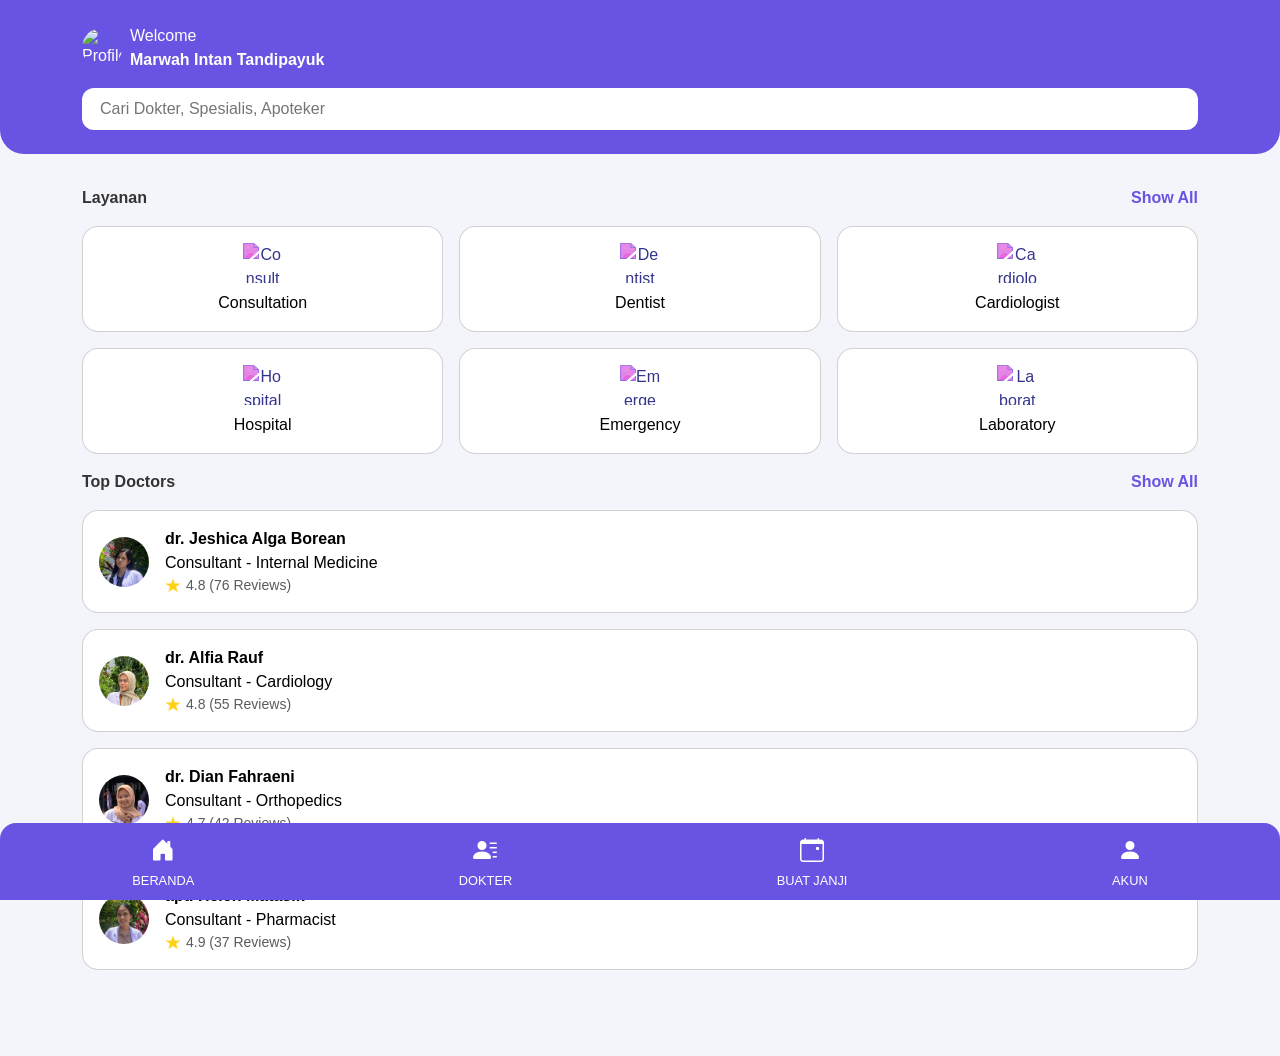
==== index.html @ 44e706f1 "update bottom nav" ====
<!DOCTYPE html>
<html lang="en">
<head>
  <meta charset="UTF-8">
  <meta name="viewport" content="width=device-width, initial-scale=1.0">
  <title>SEHATIN - HOME</title>
  <link rel="icon" type="image/png" href="https://sehatin.rizcasaur.us/assets/images/favicon-96x96.png" sizes="96x96" />
  <link rel="icon" type="image/svg+xml" href="https://sehatin.rizcasaur.us/assets/images/favicon.svg" />
  <link rel="shortcut icon" href="https://sehatin.rizcasaur.us/assets/images/favicon.ico" />
  <link rel="apple-touch-icon" sizes="180x180" href="https://sehatin.rizcasaur.us/assets/images/apple-touch-icon.png" />
  <meta name="apple-mobile-web-app-title" content="SEHATIN" />
  <link rel="manifest" href="https://sehatin.rizcasaur.us/manifest.json">

  <!-- <link rel="icon" type="image/png" href="/favicon-96x96.png" sizes="96x96" /> -->
  <!-- <link rel="icon" type="image/svg+xml" href="/favicon.svg" /> -->
  <!-- <link rel="shortcut icon" href="/favicon.ico" /> -->
  <!-- <link rel="apple-touch-icon" sizes="180x180" href="/apple-touch-icon.png" /> -->
  <!-- <link rel="stylesheet" href="assets/css/bootstrap.min.css">
  <link rel="stylesheet" href="assets/css/bootstrap-icons.css"> -->

  <link href="https://cdn.jsdelivr.net/npm/bootstrap@5.3.2/dist/css/bootstrap.min.css" rel="stylesheet">
  <link href="https://cdn.jsdelivr.net/npm/bootstrap-icons@1.10.5/font/bootstrap-icons.css" rel="stylesheet">
  <style>
    body {
      background-color: #f4f5fa;
      color: #333;
      font-family: 'Segoe UI', sans-serif;
      padding-bottom: 70px;
    }
    .top-section {
      background-color: #6754e2;
      color: white;
      padding: 1.5rem;
      border-bottom-left-radius: 1.5rem;
      border-bottom-right-radius: 1.5rem;
    }
    .search-bar {
      background-color: white;
      border-radius: 0.75rem;
      padding: 0.5rem 1rem;
      display: flex;
      align-items: center;
    }
    .search-bar input {
      border: none;
      outline: none;
      flex-grow: 1;
    }
    .card {
      background-color: #fff;
      color: #000;
      border-radius: 1rem;
      height: 100%;
      padding: 1rem;
      text-align: center;
    }
    .section-title {
      font-weight: bold;
      margin-top: 1rem;
    }
    .icon-box img {
      width: 40px;
      height: 40px;
      margin-bottom: 0.5rem;
      filter: invert(21%) sepia(54%) saturate(1746%) hue-rotate(219deg) brightness(90%) contrast(101%);
    }
    .profile-pic {
      width: 40px;
      height: 40px;
      border-radius: 50%;
      object-fit: cover;
    }
    .doctor-img {
      width: 50px;
      height: 50px;
      border-radius: 50%;
      object-fit: cover;
    }
    .bottom-nav {
      position: fixed;
      bottom: 0;
      left: 0;
      width: 100%;
      background-color: #6754e2;
      color: white;
      display: flex;
      justify-content: space-around;
      padding: 10px 0;
      z-index: 999;
      border-top-left-radius: 1rem;
      border-top-right-radius: 1rem;
    }

    .bottom-nav a {
      color: white;
      text-decoration: none;
      font-size: 0.8rem;
      text-align: center;
    }

    .bottom-nav a i {
      font-size: 1.5rem;
      display: block;
      margin-bottom: 2px;
    }
  </style>
</head>
<body>
  <div class="top-section">
    <div class="container">
      <!-- <div class="d-flex justify-content-between align-items-center mb-3">
        <div>
          <small>07:00</small>
        </div>
        <div>
          <i class="bi bi-lock"></i>
          <i class="bi bi-battery-full ms-2"></i>
        </div>
      </div> -->
      <div class="d-flex align-items-center mb-3">
        <img src="https://raw.githubusercontent.com/ilosaurus/med-web-app/refs/heads/main/assets/images/profil-intan.jpg" alt="Profile" class="profile-pic me-2">
        <div>
          <div>Welcome</div>
          <strong>Marwah Intan Tandipayuk</strong>
        </div>
      </div>
      <div class="search-bar">
        <input type="text" placeholder="Cari Dokter, Spesialis, Apoteker">
        <i class="bi bi-search"></i>
      </div>
    </div>
  </div>

  <div class="container py-3">
    <div class="d-flex justify-content-between align-items-center mb-3">
      <div class="section-title">Layanan</div>
      <div class="section-title">
        <a href="#" style="text-decoration:none; color:#6754e2">Show All</a>
      </div>

    </div>
    
    <div class="row row-cols-3 g-3">
      <div class="col">
        <a href="#consultation" class="text-decoration-none text-dark">
          <div class="card icon-box d-flex flex-column justify-content-center align-items-center">
            <img src="https://raw.githubusercontent.com/ilosaurus/med-web-app/refs/heads/main/assets/images/category-consulting.svg" alt="Consultation">
            <div>Consultation</div>
          </div>
        </a>
      </div>
      <div class="col">
        <a href="#dentist" class="text-decoration-none text-dark">
          <div class="card icon-box d-flex flex-column justify-content-center align-items-center">
            <img src="https://raw.githubusercontent.com/ilosaurus/med-web-app/refs/heads/main/assets/images/category-dentist.svg" alt="Dentist">
            <div>Dentist</div>
          </div>
        </a>
      </div>
      <div class="col">
        <a href="#cardiologist" class="text-decoration-none text-dark">
          <div class="card icon-box d-flex flex-column justify-content-center align-items-center">
            <img src="https://raw.githubusercontent.com/ilosaurus/med-web-app/refs/heads/main/assets/images/category-cardiologist.svg" alt="Cardiologist">
            <div>Cardiologist</div>
          </div>
        </a>
      </div>
      <div class="col">
        <a href="#hospital" class="text-decoration-none text-dark">
          <div class="card icon-box d-flex flex-column justify-content-center align-items-center">
            <img src="https://raw.githubusercontent.com/ilosaurus/med-web-app/refs/heads/main/assets/images/category-hospital.svg" alt="Hospital">
            <div>Hospital</div>
          </div>
        </a>
      </div>
      <div class="col">
        <a href="#emergency" class="text-decoration-none text-dark">
          <div class="card icon-box d-flex flex-column justify-content-center align-items-center">
            <img src="https://raw.githubusercontent.com/ilosaurus/med-web-app/refs/heads/main/assets/images/category-emergency.svg" alt="Emergency">
            <div>Emergency</div>
          </div>
        </a>
      </div>
      <div class="col">
        <a href="#laboratory" class="text-decoration-none text-dark">
          <div class="card icon-box d-flex flex-column justify-content-center align-items-center">
            <img src="https://raw.githubusercontent.com/ilosaurus/med-web-app/refs/heads/main/assets/images/category-laboratory.svg" alt="Laboratory">
            <div>Laboratory</div>
          </div>
        </a>
      </div>
    </div>

    <div class="d-flex justify-content-between align-items-center mb-3">
      <div class="section-title">Top Doctors</div>
      <div class="section-title">
        <a href="#" style="text-decoration:none; color:#6754e2">Show All</a>
      </div>
    </div>
    <div class="row g-3">

      <div class="col-12">
        <a href="#" class="text-decoration-none text-dark">
          <div class="card p-3 d-flex flex-row align-items-center gap-3">
            <img src="assets/images/profil-jeshica.jpg" class="doctor-img" alt="Doctor">
            <div class="text-start">
              <strong>dr. Jeshica Alga Borean</strong>
              <div>Consultant - Internal Medicine</div>
              <div class="d-flex align-items-center">
                <img src="assets/images/Plain_Yellow_Star.png" alt="star" style="width: 16px; height: 16px; margin-right: 5px;">
                <small class="text-muted">4.8 (76 Reviews)</small>
              </div>
            </div>
          </div>
        </a>
      </div>

      <div class="col-12">
        <a href="#" class="text-decoration-none text-dark">
          <div class="card p-3 d-flex flex-row align-items-center gap-3">
            <img src="assets/images/profil-alfia.jpg" class="doctor-img" alt="Doctor">
            <div class="text-start">
              <strong>dr. Alfia Rauf</strong>
              <div>Consultant - Cardiology</div>
              <div class="d-flex align-items-center">
                <img src="assets/images/Plain_Yellow_Star.png" alt="star" style="width: 16px; height: 16px; margin-right: 5px;">
                <small class="text-muted">4.8 (55 Reviews)</small>
              </div>
            </div>
          </div>
        </a>
      </div>
  
      <div class="col-12">
        <a href="#" class="text-decoration-none text-dark">
          <div class="card p-3 d-flex flex-row align-items-center gap-3">
            <img src="assets/images/profil-dian.jpg" class="doctor-img" alt="Doctor">
            <div class="text-start">
              <strong>dr. Dian Fahraeni</strong>
              <div>Consultant - Orthopedics</div>
              <div class="d-flex align-items-center">
                <img src="assets/images/Plain_Yellow_Star.png" alt="star" style="width: 16px; height: 16px; margin-right: 5px;">
                <small class="text-muted">4.7 (42 Reviews)</small>
              </div>
            </div>
          </div>
        </a>
      </div>

      <div class="col-12">
        <a href="#" class="text-decoration-none text-dark">
          <div class="card p-3 d-flex flex-row align-items-center gap-3">
            <img src="assets/images/profil-helen.jpg" class="doctor-img" alt="Doctor">
            <div class="text-start">
              <strong>apt. Helen Matasik</strong>
              <div>Consultant - Pharmacist</div>
              <div class="d-flex align-items-center">
                <img src="assets/images/Plain_Yellow_Star.png" alt="star" style="width: 16px; height: 16px; margin-right: 5px;">
                <small class="text-muted">4.9 (37 Reviews)</small>
              </div>
            </div>
          </div>
        </a>
      </div>


    </div>
  </div>

  <div id="install-container" class="text-center mt-4" style="display: none;">
    <button id="install-button" class="btn btn-primary">INSTALL SEHATIN APPS</button>
  </div>

  <div class="bottom-nav">
    <a href="index.html"><i class="bi bi-house-door-fill"></i><span>BERANDA</span></a>
    <a href="#"><i class="bi bi-person-lines-fill"></i><span>DOKTER</span></a>
    <a href="#"><i class="bi bi-calendar-event"></i><span>BUAT JANJI</span></a>
    <a href="profile.html"><i class="bi bi-person-fill"></i><span>AKUN</span></a>
  </div>


  
  <script>
    let deferredPrompt;
    const installContainer = document.getElementById('install-container');
    const installButton = document.getElementById('install-button');
  
    // 1. Listen for beforeinstallprompt
    window.addEventListener('beforeinstallprompt', (e) => {
      console.log('[INSTALL PROMPT] Event triggered');
      e.preventDefault();
      deferredPrompt = e;
      installContainer.style.display = 'block';
    });
  
    // 2. Handle Install button click
    installButton?.addEventListener('click', async () => {
      if (deferredPrompt) {
        deferredPrompt.prompt();
        const { outcome } = await deferredPrompt.userChoice;
        if (outcome === 'accepted') {
          console.log('User accepted the install prompt');
          installContainer.style.display = 'none';
        } else {
          console.log('User dismissed the install prompt');
        }
        deferredPrompt = null;
      }
    });
  
    // 3. Register Service Worker
    if ('serviceWorker' in navigator) {
      window.addEventListener('load', () => {
        navigator.serviceWorker.register('/service-worker.js')
          .then((registration) => {
            console.log('Service Worker registered with scope:', registration.scope);
          })
          .catch((error) => {
            console.log('Service Worker registration failed:', error);
          });
      });
    }
  </script>

</body>
</html>
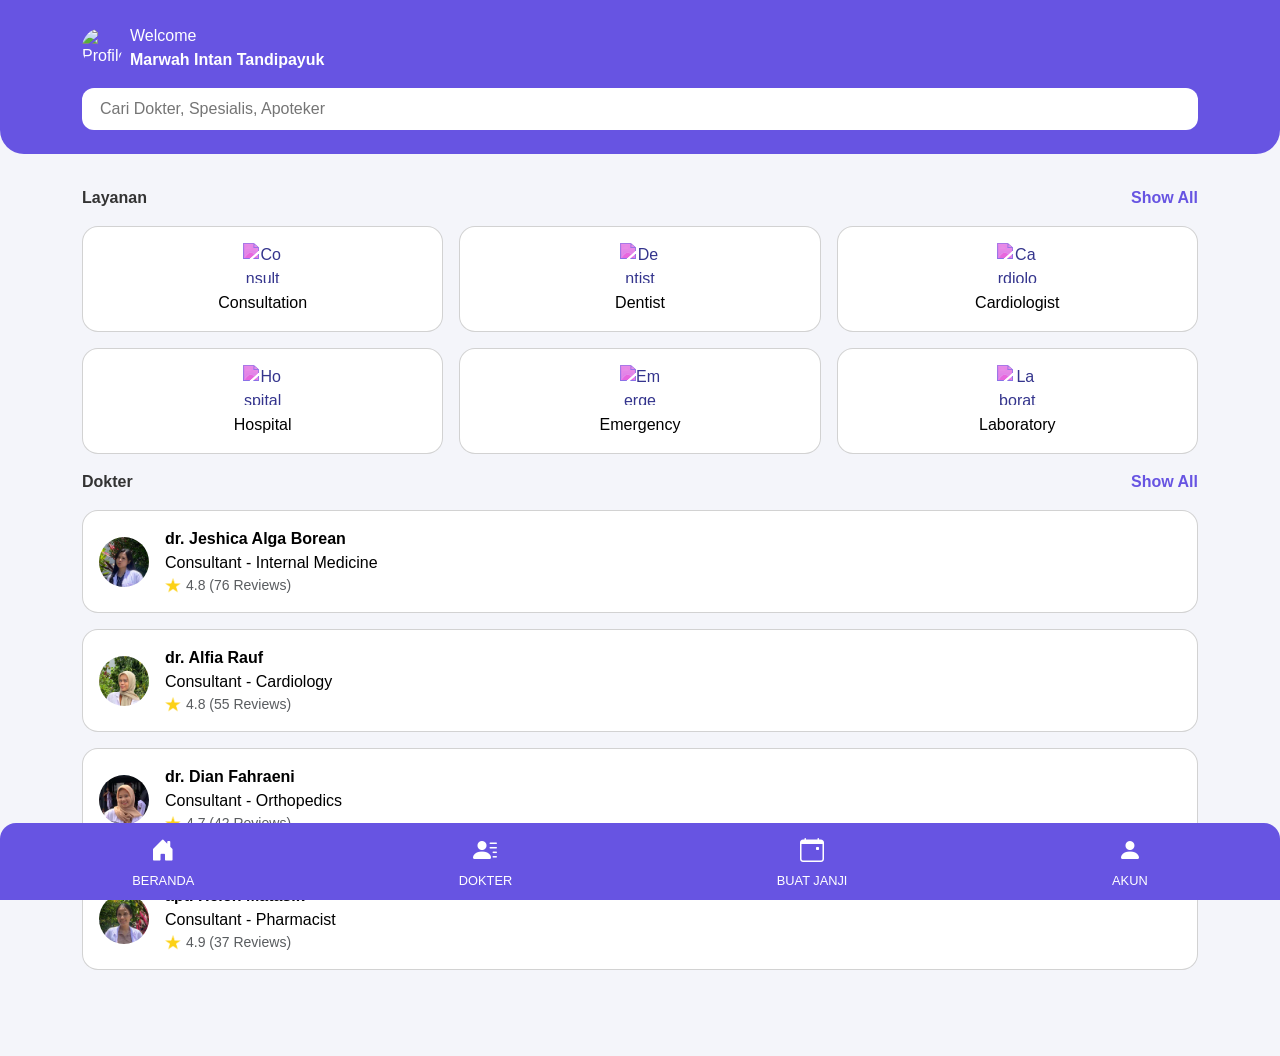
==== commit f14cdef7: "update svg" ====
--- a/index.html
+++ b/index.html
@@ -192,7 +192,7 @@
     </div>
 
     <div class="d-flex justify-content-between align-items-center mb-3">
-      <div class="section-title">Top Doctors</div>
+      <div class="section-title">Dokter</div>
       <div class="section-title">
         <a href="#" style="text-decoration:none; color:#6754e2">Show All</a>
       </div>
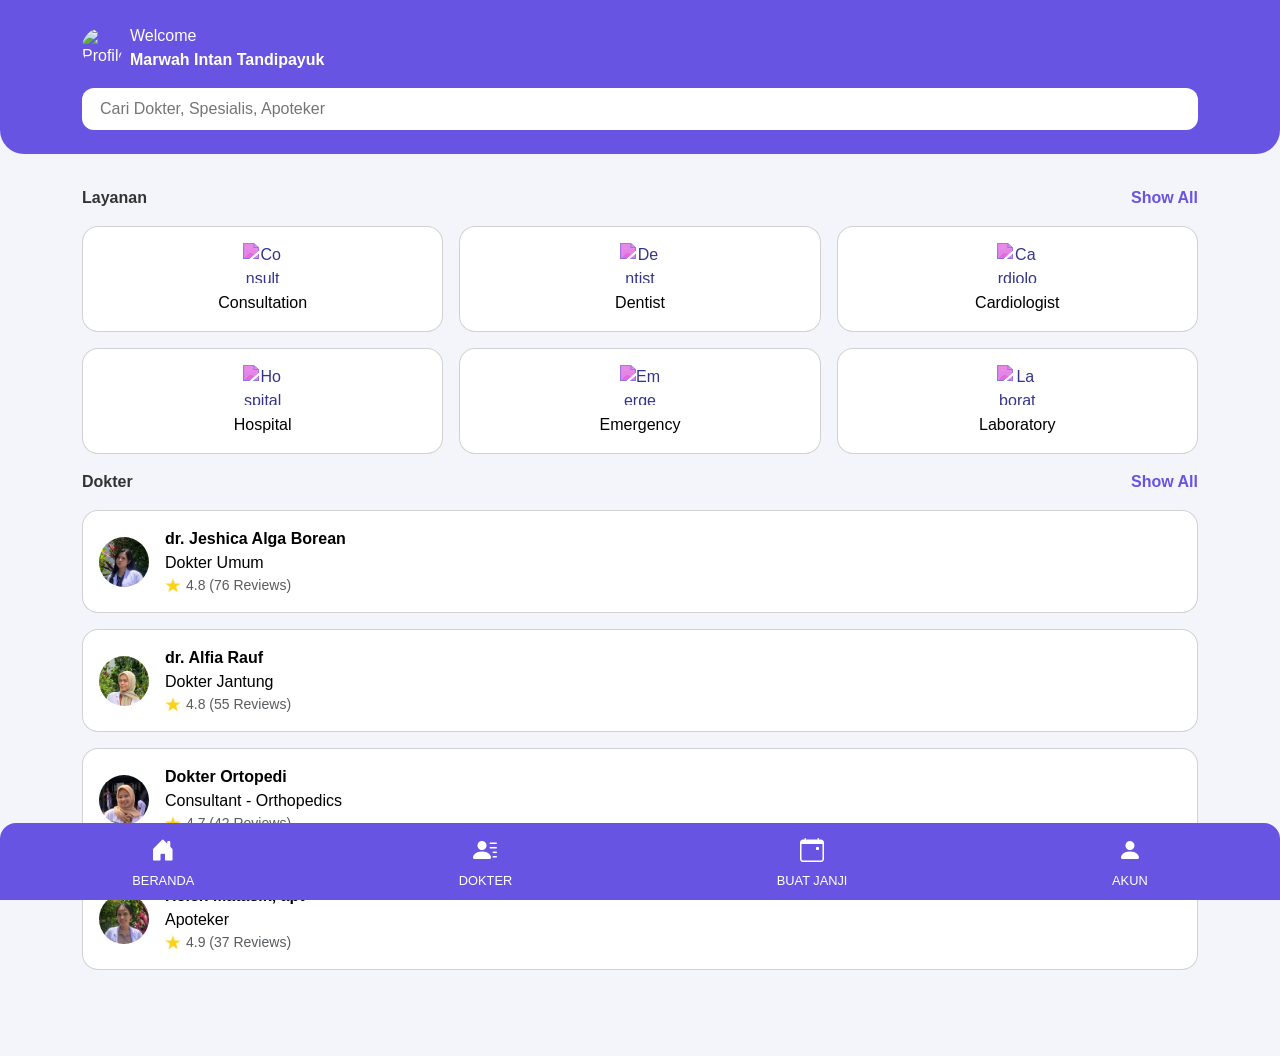
==== commit c2678b38: "update lagi" ====
--- a/index.html
+++ b/index.html
@@ -205,7 +205,7 @@
             <img src="assets/images/profil-jeshica.jpg" class="doctor-img" alt="Doctor">
             <div class="text-start">
               <strong>dr. Jeshica Alga Borean</strong>
-              <div>Consultant - Internal Medicine</div>
+              <div>Dokter Umum</div>
               <div class="d-flex align-items-center">
                 <img src="assets/images/Plain_Yellow_Star.png" alt="star" style="width: 16px; height: 16px; margin-right: 5px;">
                 <small class="text-muted">4.8 (76 Reviews)</small>
@@ -221,7 +221,7 @@
             <img src="assets/images/profil-alfia.jpg" class="doctor-img" alt="Doctor">
             <div class="text-start">
               <strong>dr. Alfia Rauf</strong>
-              <div>Consultant - Cardiology</div>
+              <div>Dokter Jantung</div>
               <div class="d-flex align-items-center">
                 <img src="assets/images/Plain_Yellow_Star.png" alt="star" style="width: 16px; height: 16px; margin-right: 5px;">
                 <small class="text-muted">4.8 (55 Reviews)</small>
@@ -236,7 +236,7 @@
           <div class="card p-3 d-flex flex-row align-items-center gap-3">
             <img src="assets/images/profil-dian.jpg" class="doctor-img" alt="Doctor">
             <div class="text-start">
-              <strong>dr. Dian Fahraeni</strong>
+              <strong>Dokter Ortopedi</strong>
               <div>Consultant - Orthopedics</div>
               <div class="d-flex align-items-center">
                 <img src="assets/images/Plain_Yellow_Star.png" alt="star" style="width: 16px; height: 16px; margin-right: 5px;">
@@ -252,8 +252,8 @@
           <div class="card p-3 d-flex flex-row align-items-center gap-3">
             <img src="assets/images/profil-helen.jpg" class="doctor-img" alt="Doctor">
             <div class="text-start">
-              <strong>apt. Helen Matasik</strong>
-              <div>Consultant - Pharmacist</div>
+              <strong>Helen Matasik, apt</strong>
+              <div>Apoteker</div>
               <div class="d-flex align-items-center">
                 <img src="assets/images/Plain_Yellow_Star.png" alt="star" style="width: 16px; height: 16px; margin-right: 5px;">
                 <small class="text-muted">4.9 (37 Reviews)</small>
@@ -273,8 +273,8 @@
 
   <div class="bottom-nav">
     <a href="index.html"><i class="bi bi-house-door-fill"></i><span>BERANDA</span></a>
-    <a href="#"><i class="bi bi-person-lines-fill"></i><span>DOKTER</span></a>
-    <a href="#"><i class="bi bi-calendar-event"></i><span>BUAT JANJI</span></a>
+    <a href="telemed.html"><i class="bi bi-person-lines-fill"></i><span>DOKTER</span></a>
+    <a href="telemed.html"><i class="bi bi-calendar-event"></i><span>BUAT JANJI</span></a>
     <a href="profile.html"><i class="bi bi-person-fill"></i><span>AKUN</span></a>
   </div>
 
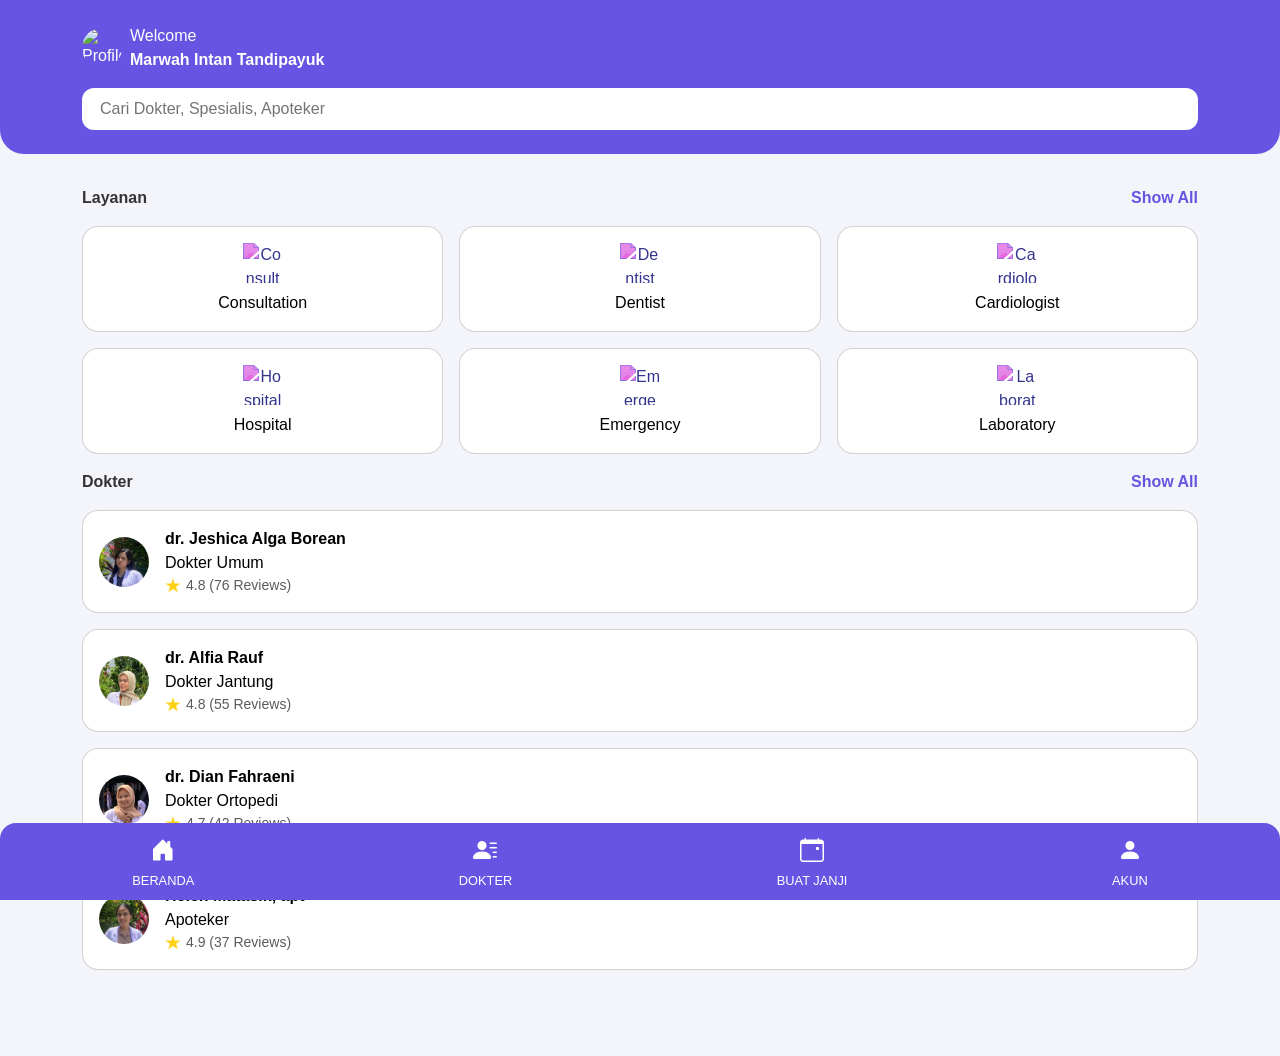
==== commit 31122beb: "Update index.html" ====
--- a/index.html
+++ b/index.html
@@ -236,8 +236,8 @@
           <div class="card p-3 d-flex flex-row align-items-center gap-3">
             <img src="assets/images/profil-dian.jpg" class="doctor-img" alt="Doctor">
             <div class="text-start">
-              <strong>Dokter Ortopedi</strong>
-              <div>Consultant - Orthopedics</div>
+              <strong>dr. Dian Fahraeni</strong>
+              <div>Dokter Ortopedi</div>
               <div class="d-flex align-items-center">
                 <img src="assets/images/Plain_Yellow_Star.png" alt="star" style="width: 16px; height: 16px; margin-right: 5px;">
                 <small class="text-muted">4.7 (42 Reviews)</small>
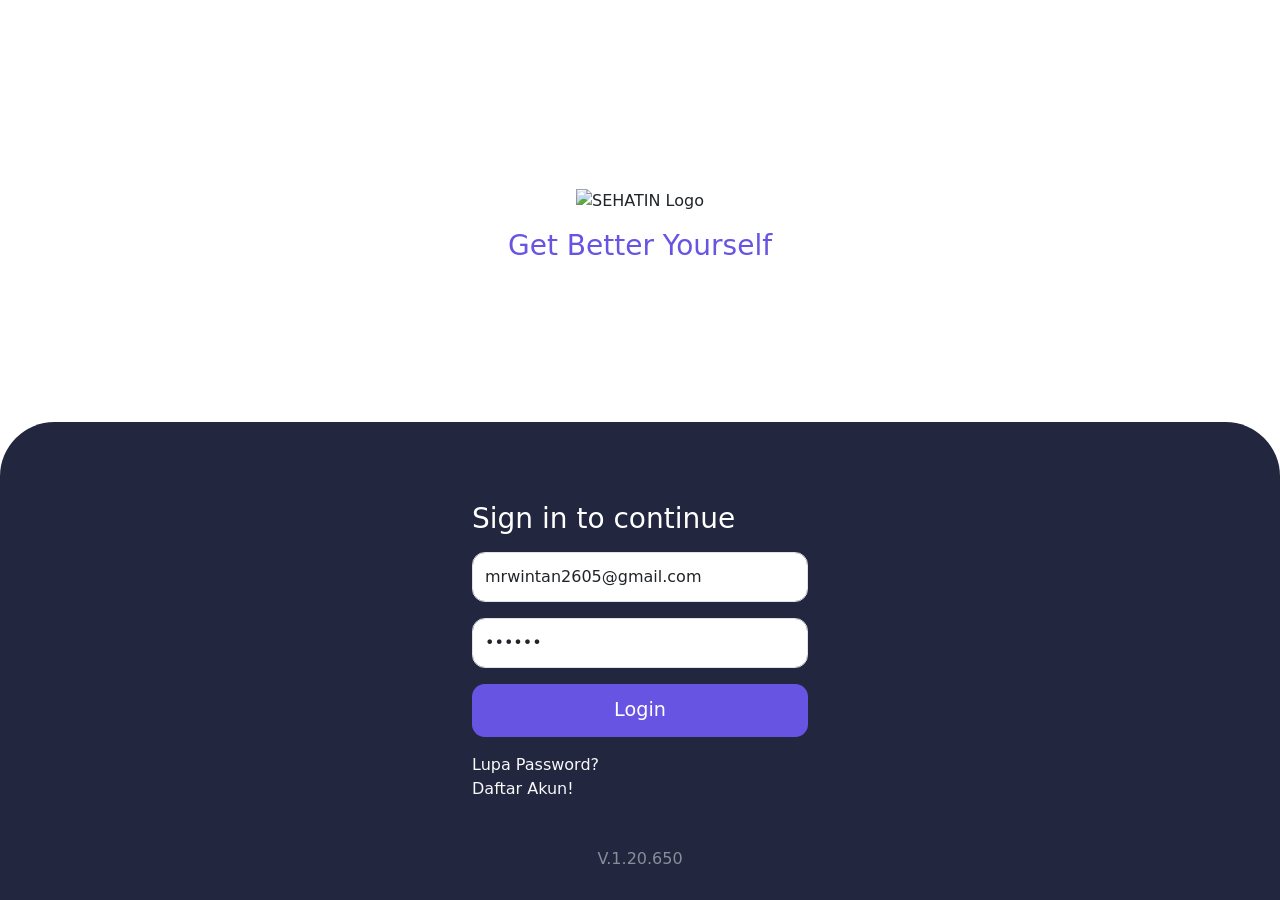
==== commit 7e653e90: "add popping fonts" ====
--- a/index.html
+++ b/index.html
@@ -3,324 +3,146 @@
 <head>
   <meta charset="UTF-8">
   <meta name="viewport" content="width=device-width, initial-scale=1.0">
-  <title>SEHATIN - HOME</title>
-  <link rel="icon" type="image/png" href="https://sehatin.rizcasaur.us/assets/images/favicon-96x96.png" sizes="96x96" />
-  <link rel="icon" type="image/svg+xml" href="https://sehatin.rizcasaur.us/assets/images/favicon.svg" />
-  <link rel="shortcut icon" href="https://sehatin.rizcasaur.us/assets/images/favicon.ico" />
-  <link rel="apple-touch-icon" sizes="180x180" href="https://sehatin.rizcasaur.us/assets/images/apple-touch-icon.png" />
-  <meta name="apple-mobile-web-app-title" content="SEHATIN" />
-  <link rel="manifest" href="https://sehatin.rizcasaur.us/manifest.json">
-
-  <!-- <link rel="icon" type="image/png" href="/favicon-96x96.png" sizes="96x96" /> -->
-  <!-- <link rel="icon" type="image/svg+xml" href="/favicon.svg" /> -->
-  <!-- <link rel="shortcut icon" href="/favicon.ico" /> -->
-  <!-- <link rel="apple-touch-icon" sizes="180x180" href="/apple-touch-icon.png" /> -->
-  <!-- <link rel="stylesheet" href="assets/css/bootstrap.min.css">
-  <link rel="stylesheet" href="assets/css/bootstrap-icons.css"> -->
-
-  <link href="https://cdn.jsdelivr.net/npm/bootstrap@5.3.2/dist/css/bootstrap.min.css" rel="stylesheet">
-  <link href="https://cdn.jsdelivr.net/npm/bootstrap-icons@1.10.5/font/bootstrap-icons.css" rel="stylesheet">
+  <title>SEHATIN - Login</title>
+  <link rel="stylesheet" href="https://cdn.jsdelivr.net/npm/bootstrap@5.3.2/dist/css/bootstrap.min.css">
+  <link rel="stylesheet" href="https://cdn.jsdelivr.net/npm/bootstrap-icons@1.10.5/font/bootstrap-icons.css">
   <style>
     body {
-      background-color: #f4f5fa;
-      color: #333;
-      font-family: 'Segoe UI', sans-serif;
-      padding-bottom: 70px;
+      background-color: #ffffff;
+      display: flex;
+      flex-direction: column;
+      justify-content: space-between;
+      height: 100vh;
+      margin: 0;
     }
-    .top-section {
-      background-color: #6754e2;
-      color: white;
-      padding: 1.5rem;
-      border-bottom-left-radius: 1.5rem;
-      border-bottom-right-radius: 1.5rem;
-    }
-    .search-bar {
-      background-color: white;
-      border-radius: 0.75rem;
-      padding: 0.5rem 1rem;
+
+    .container {
+      text-align: center;
+      flex-grow: 1;
       display: flex;
+      flex-direction: column;
+      justify-content: center;
       align-items: center;
     }
-    .search-bar input {
+
+    .logo {
+      width: 200px;
+      margin-bottom: 1rem;
+    }
+
+    .logo img {
+      width: 100%;
+      height: auto;
+    }
+
+    .form-container {
+      background-color: #22263e;
+      padding: 2rem;
+      border-radius: 1.25rem;
+      width: 100%;
+      max-width: 400px;
+    }
+
+    .form-container input {
+      margin-bottom: 1rem;
+      border-radius: 0.8rem;
+      padding: 0.75rem;
+      font-size: 1rem;
+      width: 100%;
+    }
+
+    .form-container button {
+      width: 100%;
+      padding: 0.75rem;
+      font-size: 1.2rem;
+      border-radius: 0.8rem;
+      background-color: #6754e2;
       border: none;
-      outline: none;
-      flex-grow: 1;
+      color: white;
+      margin-bottom: 1rem;
+      transition: all 0.3s ease;
     }
-    .card {
-      background-color: #fff;
-      color: #000;
-      border-radius: 1rem;
-      height: 100%;
-      padding: 1rem;
-      text-align: center;
+
+    .form-container button:hover {
+      opacity: 0.9;
+      box-shadow: 0px 4px 20px rgba(103, 84, 226, 0.5);
+      transform: translateY(-3px);
     }
-    .section-title {
-      font-weight: bold;
-      margin-top: 1rem;
+
+    .form-container button:active {
+      opacity: 0.8;
+      box-shadow: 0px 4px 10px rgba(103, 84, 226, 0.5);
+      transform: translateY(0px);
     }
-    .icon-box img {
-      width: 40px;
-      height: 40px;
-      margin-bottom: 0.5rem;
-      filter: invert(21%) sepia(54%) saturate(1746%) hue-rotate(219deg) brightness(90%) contrast(101%);
-    }
-    .profile-pic {
-      width: 40px;
-      height: 40px;
-      border-radius: 50%;
-      object-fit: cover;
-    }
-    .doctor-img {
-      width: 50px;
-      height: 50px;
-      border-radius: 50%;
-      object-fit: cover;
-    }
-    .bottom-nav {
+
+    .bottom-buttons {
+      width: 100%;
       position: fixed;
       bottom: 0;
       left: 0;
-      width: 100%;
-      background-color: #6754e2;
-      color: white;
+      padding: 1rem;
+      padding-top: 3rem;
+      padding-right: 2rem;
+      padding-bottom: 1.5rem;
+      padding-left: 2rem;
+      background-color: #22263e;
       display: flex;
-      justify-content: space-around;
-      padding: 10px 0;
+      flex-direction: column;
+      align-items: center;
       z-index: 999;
-      border-top-left-radius: 1rem;
-      border-top-right-radius: 1rem;
+      border-top-left-radius: 3.40rem;
+      border-top-right-radius: 3.40rem;
     }
 
-    .bottom-nav a {
-      color: white;
+    .bottom-buttons a {
+      font-size: 1rem;
+      color: #fff;
       text-decoration: none;
-      font-size: 0.8rem;
-      text-align: center;
     }
 
-    .bottom-nav a i {
-      font-size: 1.5rem;
-      display: block;
-      margin-bottom: 2px;
+    .back-btn {
+      position: absolute;
+      top: 2rem;
+      left: 1rem;
+      background: transparent;
+      border: none;
+      color: #6754e2;
+      font-size: 1.2rem;
+      cursor: pointer;
     }
   </style>
 </head>
 <body>
-  <div class="top-section">
-    <div class="container">
-      <!-- <div class="d-flex justify-content-between align-items-center mb-3">
-        <div>
-          <small>07:00</small>
-        </div>
-        <div>
-          <i class="bi bi-lock"></i>
-          <i class="bi bi-battery-full ms-2"></i>
-        </div>
-      </div> -->
-      <div class="d-flex align-items-center mb-3">
-        <img src="https://raw.githubusercontent.com/ilosaurus/med-web-app/refs/heads/main/assets/images/profil-intan.jpg" alt="Profile" class="profile-pic me-2">
-        <div>
-          <div>Welcome</div>
-          <strong>Marwah Intan Tandipayuk</strong>
-        </div>
-      </div>
-      <div class="search-bar">
-        <input type="text" placeholder="Cari Dokter, Spesialis, Apoteker">
-        <i class="bi bi-search"></i>
-      </div>
+
+  <!-- <button class="back-btn"><i class="bi bi-arrow-left"></i> Back</button> -->
+
+  <div class="container">
+    <div class="logo">
+      <img src="https://sehatin.rizcasaur.us/assets/images/sehatin-logo.svg" alt="SEHATIN Logo">
     </div>
+    <h3 style="margin-bottom: 28rem; color: #6754e2;">Get Better Yourself</h4>
   </div>
 
-  <div class="container py-3">
-    <div class="d-flex justify-content-between align-items-center mb-3">
-      <div class="section-title">Layanan</div>
-      <div class="section-title">
-        <a href="#" style="text-decoration:none; color:#6754e2">Show All</a>
-      </div>
+  <div class="bottom-buttons">
+    <div class="form-container">
+        <h3 class="text-white mb-3">Sign in to continue</h3>
 
+        <input type="email" class="form-control" placeholder="Email" value="mrwintan2605@gmail.com">
+        <input type="password" class="form-control" placeholder="Password" value="******">
+        <button type="submit">Login</button>
+
+        <!-- Forgot Password and Register Link -->
+        <p class="text-white">
+            <a href="#" class="text-light">Lupa Password?</a>
+            <br>
+            <a href="#" class="text-light">Daftar Akun!</a>
+        </p>
     </div>
-    
-    <div class="row row-cols-3 g-3">
-      <div class="col">
-        <a href="#consultation" class="text-decoration-none text-dark">
-          <div class="card icon-box d-flex flex-column justify-content-center align-items-center">
-            <img src="https://raw.githubusercontent.com/ilosaurus/med-web-app/refs/heads/main/assets/images/category-consulting.svg" alt="Consultation">
-            <div>Consultation</div>
-          </div>
-        </a>
-      </div>
-      <div class="col">
-        <a href="#dentist" class="text-decoration-none text-dark">
-          <div class="card icon-box d-flex flex-column justify-content-center align-items-center">
-            <img src="https://raw.githubusercontent.com/ilosaurus/med-web-app/refs/heads/main/assets/images/category-dentist.svg" alt="Dentist">
-            <div>Dentist</div>
-          </div>
-        </a>
-      </div>
-      <div class="col">
-        <a href="#cardiologist" class="text-decoration-none text-dark">
-          <div class="card icon-box d-flex flex-column justify-content-center align-items-center">
-            <img src="https://raw.githubusercontent.com/ilosaurus/med-web-app/refs/heads/main/assets/images/category-cardiologist.svg" alt="Cardiologist">
-            <div>Cardiologist</div>
-          </div>
-        </a>
-      </div>
-      <div class="col">
-        <a href="#hospital" class="text-decoration-none text-dark">
-          <div class="card icon-box d-flex flex-column justify-content-center align-items-center">
-            <img src="https://raw.githubusercontent.com/ilosaurus/med-web-app/refs/heads/main/assets/images/category-hospital.svg" alt="Hospital">
-            <div>Hospital</div>
-          </div>
-        </a>
-      </div>
-      <div class="col">
-        <a href="#emergency" class="text-decoration-none text-dark">
-          <div class="card icon-box d-flex flex-column justify-content-center align-items-center">
-            <img src="https://raw.githubusercontent.com/ilosaurus/med-web-app/refs/heads/main/assets/images/category-emergency.svg" alt="Emergency">
-            <div>Emergency</div>
-          </div>
-        </a>
-      </div>
-      <div class="col">
-        <a href="#laboratory" class="text-decoration-none text-dark">
-          <div class="card icon-box d-flex flex-column justify-content-center align-items-center">
-            <img src="https://raw.githubusercontent.com/ilosaurus/med-web-app/refs/heads/main/assets/images/category-laboratory.svg" alt="Laboratory">
-            <div>Laboratory</div>
-          </div>
-        </a>
-      </div>
-    </div>
-
-    <div class="d-flex justify-content-between align-items-center mb-3">
-      <div class="section-title">Dokter</div>
-      <div class="section-title">
-        <a href="#" style="text-decoration:none; color:#6754e2">Show All</a>
-      </div>
-    </div>
-    <div class="row g-3">
-
-      <div class="col-12">
-        <a href="#" class="text-decoration-none text-dark">
-          <div class="card p-3 d-flex flex-row align-items-center gap-3">
-            <img src="assets/images/profil-jeshica.jpg" class="doctor-img" alt="Doctor">
-            <div class="text-start">
-              <strong>dr. Jeshica Alga Borean</strong>
-              <div>Dokter Umum</div>
-              <div class="d-flex align-items-center">
-                <img src="assets/images/Plain_Yellow_Star.png" alt="star" style="width: 16px; height: 16px; margin-right: 5px;">
-                <small class="text-muted">4.8 (76 Reviews)</small>
-              </div>
-            </div>
-          </div>
-        </a>
-      </div>
-
-      <div class="col-12">
-        <a href="#" class="text-decoration-none text-dark">
-          <div class="card p-3 d-flex flex-row align-items-center gap-3">
-            <img src="assets/images/profil-alfia.jpg" class="doctor-img" alt="Doctor">
-            <div class="text-start">
-              <strong>dr. Alfia Rauf</strong>
-              <div>Dokter Jantung</div>
-              <div class="d-flex align-items-center">
-                <img src="assets/images/Plain_Yellow_Star.png" alt="star" style="width: 16px; height: 16px; margin-right: 5px;">
-                <small class="text-muted">4.8 (55 Reviews)</small>
-              </div>
-            </div>
-          </div>
-        </a>
-      </div>
-  
-      <div class="col-12">
-        <a href="#" class="text-decoration-none text-dark">
-          <div class="card p-3 d-flex flex-row align-items-center gap-3">
-            <img src="assets/images/profil-dian.jpg" class="doctor-img" alt="Doctor">
-            <div class="text-start">
-              <strong>dr. Dian Fahraeni</strong>
-              <div>Dokter Ortopedi</div>
-              <div class="d-flex align-items-center">
-                <img src="assets/images/Plain_Yellow_Star.png" alt="star" style="width: 16px; height: 16px; margin-right: 5px;">
-                <small class="text-muted">4.7 (42 Reviews)</small>
-              </div>
-            </div>
-          </div>
-        </a>
-      </div>
-
-      <div class="col-12">
-        <a href="#" class="text-decoration-none text-dark">
-          <div class="card p-3 d-flex flex-row align-items-center gap-3">
-            <img src="assets/images/profil-helen.jpg" class="doctor-img" alt="Doctor">
-            <div class="text-start">
-              <strong>Helen Matasik, apt</strong>
-              <div>Apoteker</div>
-              <div class="d-flex align-items-center">
-                <img src="assets/images/Plain_Yellow_Star.png" alt="star" style="width: 16px; height: 16px; margin-right: 5px;">
-                <small class="text-muted">4.9 (37 Reviews)</small>
-              </div>
-            </div>
-          </div>
-        </a>
-      </div>
-
-
-    </div>
+    <!-- <button class="btn btn-primary">Login</button>
+    <button class="btn btn-outline-secondary">Sign Up</button> -->
+    <h6 style="color: rgba(211, 215, 220, 0.581);">V.1.20.650</h6>
   </div>
 
-  <div id="install-container" class="text-center mt-4" style="display: none;">
-    <button id="install-button" class="btn btn-primary">INSTALL SEHATIN APPS</button>
-  </div>
-
-  <div class="bottom-nav">
-    <a href="index.html"><i class="bi bi-house-door-fill"></i><span>BERANDA</span></a>
-    <a href="telemed.html"><i class="bi bi-person-lines-fill"></i><span>DOKTER</span></a>
-    <a href="telemed.html"><i class="bi bi-calendar-event"></i><span>BUAT JANJI</span></a>
-    <a href="profile.html"><i class="bi bi-person-fill"></i><span>AKUN</span></a>
-  </div>
-
-
-  
-  <script>
-    let deferredPrompt;
-    const installContainer = document.getElementById('install-container');
-    const installButton = document.getElementById('install-button');
-  
-    // 1. Listen for beforeinstallprompt
-    window.addEventListener('beforeinstallprompt', (e) => {
-      console.log('[INSTALL PROMPT] Event triggered');
-      e.preventDefault();
-      deferredPrompt = e;
-      installContainer.style.display = 'block';
-    });
-  
-    // 2. Handle Install button click
-    installButton?.addEventListener('click', async () => {
-      if (deferredPrompt) {
-        deferredPrompt.prompt();
-        const { outcome } = await deferredPrompt.userChoice;
-        if (outcome === 'accepted') {
-          console.log('User accepted the install prompt');
-          installContainer.style.display = 'none';
-        } else {
-          console.log('User dismissed the install prompt');
-        }
-        deferredPrompt = null;
-      }
-    });
-  
-    // 3. Register Service Worker
-    if ('serviceWorker' in navigator) {
-      window.addEventListener('load', () => {
-        navigator.serviceWorker.register('/service-worker.js')
-          .then((registration) => {
-            console.log('Service Worker registered with scope:', registration.scope);
-          })
-          .catch((error) => {
-            console.log('Service Worker registration failed:', error);
-          });
-      });
-    }
-  </script>
-
+  <script src="https://cdn.jsdelivr.net/npm/bootstrap@5.3.2/dist/js/bootstrap.bundle.min.js"></script>
 </body>
 </html>
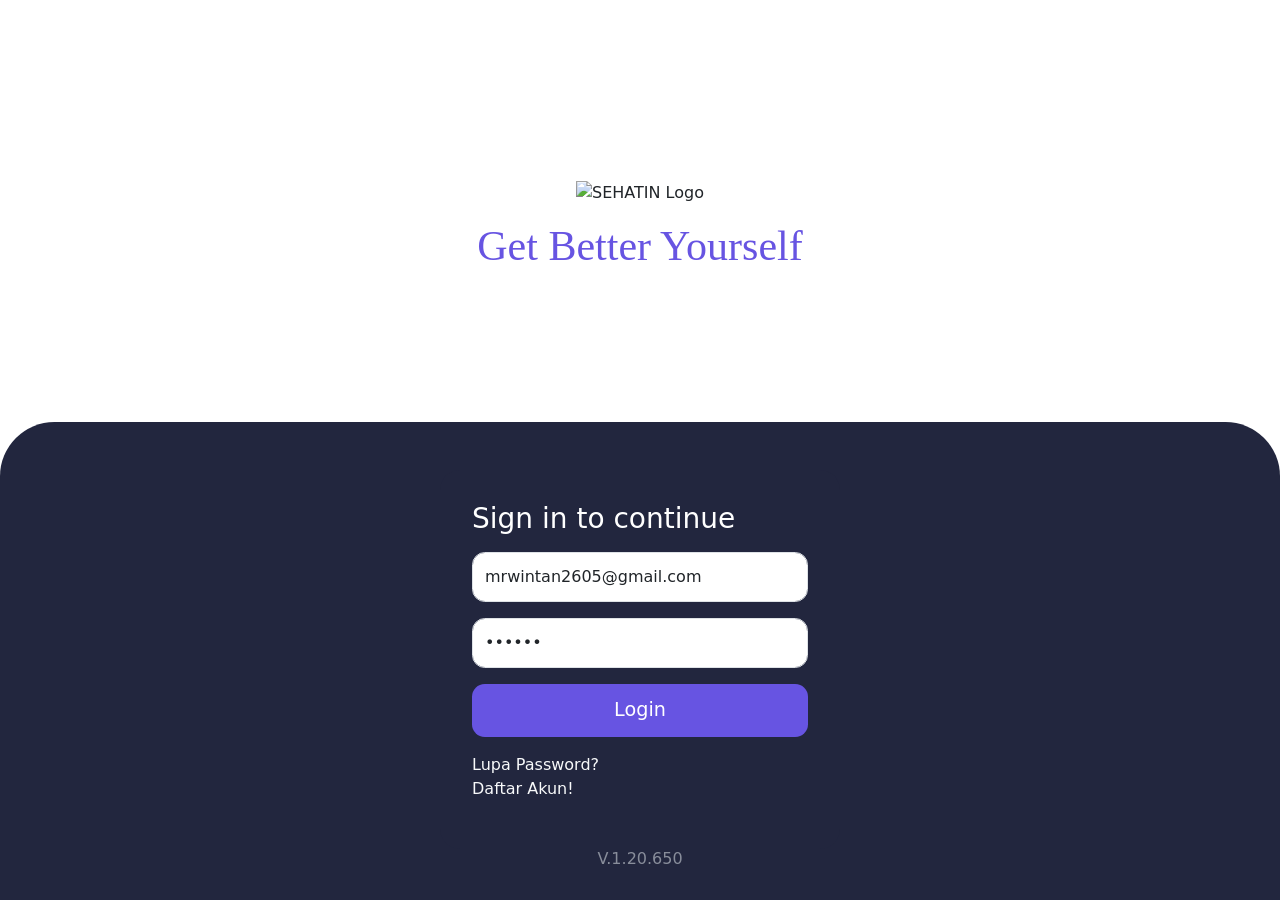
==== commit 8d7188db: "add fonts" ====
--- a/index.html
+++ b/index.html
@@ -4,6 +4,7 @@
   <meta charset="UTF-8">
   <meta name="viewport" content="width=device-width, initial-scale=1.0">
   <title>SEHATIN - Login</title>
+  <link rel="stylesheet" href="https://sehatin.rizcasaur.us/assets/css/fonts/poppins-fonts.css">
   <link rel="stylesheet" href="https://cdn.jsdelivr.net/npm/bootstrap@5.3.2/dist/css/bootstrap.min.css">
   <link rel="stylesheet" href="https://cdn.jsdelivr.net/npm/bootstrap-icons@1.10.5/font/bootstrap-icons.css">
   <style>
@@ -120,7 +121,7 @@
     <div class="logo">
       <img src="https://sehatin.rizcasaur.us/assets/images/sehatin-logo.svg" alt="SEHATIN Logo">
     </div>
-    <h3 style="margin-bottom: 28rem; color: #6754e2;">Get Better Yourself</h4>
+    <h3 style="margin-bottom: 28rem; color: #6754e2; font-family:'Poppins ExtraBold Italic';font-weight:normal;font-size:42px">Get Better Yourself</h4>
   </div>
 
   <div class="bottom-buttons">
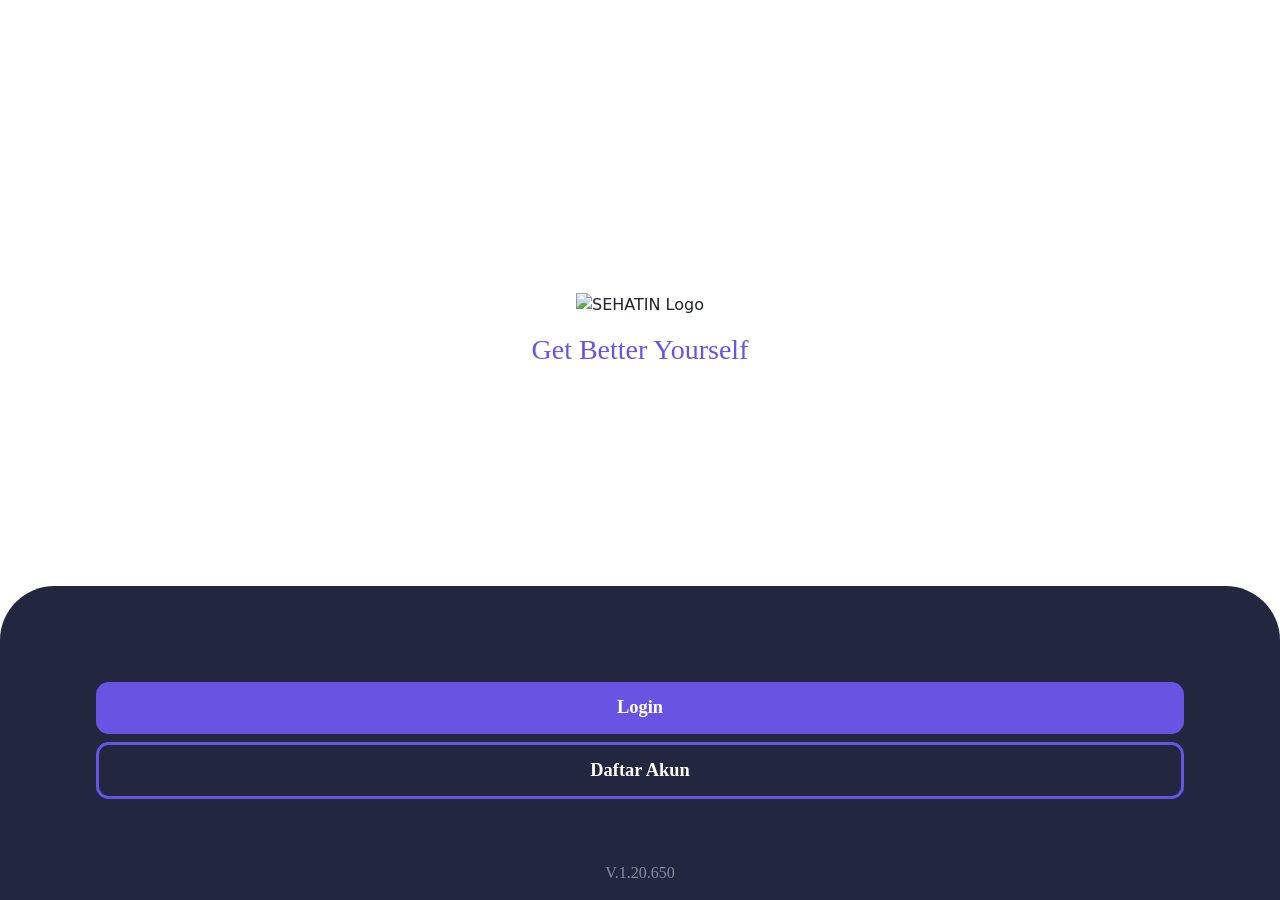
==== commit 4e6e3765: "update login & index html" ====
--- a/index.html
+++ b/index.html
@@ -3,7 +3,7 @@
 <head>
   <meta charset="UTF-8">
   <meta name="viewport" content="width=device-width, initial-scale=1.0">
-  <title>SEHATIN - Login</title>
+  <title>SEHATIN</title>
   <link rel="stylesheet" href="https://sehatin.rizcasaur.us/assets/css/fonts/poppins-fonts.css">
   <link rel="stylesheet" href="https://cdn.jsdelivr.net/npm/bootstrap@5.3.2/dist/css/bootstrap.min.css">
   <link rel="stylesheet" href="https://cdn.jsdelivr.net/npm/bootstrap-icons@1.10.5/font/bootstrap-icons.css">
@@ -16,7 +16,6 @@
       height: 100vh;
       margin: 0;
     }
-
     .container {
       text-align: center;
       flex-grow: 1;
@@ -35,57 +34,52 @@
       width: 100%;
       height: auto;
     }
-
-    .form-container {
-      background-color: #22263e;
-      padding: 2rem;
-      border-radius: 1.25rem;
+    
+    .btn-primary, .btn-outline-secondary {
       width: 100%;
-      max-width: 400px;
+      padding: 0.75rem;
+      font-size: 1.15rem;
+      border-radius: 0.8rem;
+      transition: all 0.3s ease;
+      font-family: Poppins Semibold;
     }
 
-    .form-container input {
-      margin-bottom: 1rem;
-      border-radius: 0.8rem;
-      padding: 0.75rem;
-      font-size: 1rem;
-      width: 100%;
-    }
-
-    .form-container button {
-      width: 100%;
-      padding: 0.75rem;
-      font-size: 1.2rem;
-      border-radius: 0.8rem;
+    .btn-primary {
       background-color: #6754e2;
       border: none;
       color: white;
-      margin-bottom: 1rem;
-      transition: all 0.3s ease;
     }
 
-    .form-container button:hover {
+    .btn-outline-secondary {
+      background-color: #22263e;
+      border: 3px solid #6754e2;
+      color: white;
+      margin-bottom: 8rem;
+    }
+
+    .btn-primary:hover, .btn-outline-secondary:hover {
       opacity: 0.9;
       box-shadow: 0px 4px 20px rgba(103, 84, 226, 0.5);
       transform: translateY(-3px);
     }
 
-    .form-container button:active {
+    .btn-primary:active, .btn-outline-secondary:active {
       opacity: 0.8;
       box-shadow: 0px 4px 10px rgba(103, 84, 226, 0.5);
       transform: translateY(0px);
     }
 
+    /* Fix the buttons at the bottom */
     .bottom-buttons {
       width: 100%;
       position: fixed;
       bottom: 0;
       left: 0;
       padding: 1rem;
-      padding-top: 3rem;
-      padding-right: 2rem;
-      padding-bottom: 1.5rem;
-      padding-left: 2rem;
+      padding-top: 6rem;
+      padding-right: 6rem;
+      padding-bottom: 0.60rem;
+      padding-left: 6rem;
       background-color: #22263e;
       display: flex;
       flex-direction: column;
@@ -95,55 +89,43 @@
       border-top-right-radius: 3.40rem;
     }
 
-    .bottom-buttons a {
-      font-size: 1rem;
-      color: #fff;
-      text-decoration: none;
-    }
-
-    .back-btn {
-      position: absolute;
-      top: 2rem;
-      left: 1rem;
-      background: transparent;
-      border: none;
-      color: #6754e2;
-      font-size: 1.2rem;
-      cursor: pointer;
+    .bottom-buttons .btn {
+      margin-bottom: 1rem;
+      font-weight: bold;
     }
   </style>
 </head>
 <body>
 
-  <!-- <button class="back-btn"><i class="bi bi-arrow-left"></i> Back</button> -->
-
   <div class="container">
     <div class="logo">
       <img src="https://sehatin.rizcasaur.us/assets/images/sehatin-logo.svg" alt="SEHATIN Logo">
     </div>
-    <h3 style="margin-bottom: 28rem; color: #6754e2; font-family:'Poppins ExtraBold Italic';font-weight:normal;font-size:42px">Get Better Yourself</h4>
+    <h3 style="margin-bottom: 15rem; color: #6754e2;font-family: Poppins Semibold;">Get Better Yourself</h4>
   </div>
 
   <div class="bottom-buttons">
-    <div class="form-container">
-        <h3 class="text-white mb-3">Sign in to continue</h3>
-
-        <input type="email" class="form-control" placeholder="Email" value="mrwintan2605@gmail.com">
-        <input type="password" class="form-control" placeholder="Password" value="******">
-        <button type="submit">Login</button>
-
-        <!-- Forgot Password and Register Link -->
-        <p class="text-white">
-            <a href="#" class="text-light">Lupa Password?</a>
-            <br>
-            <a href="#" class="text-light">Daftar Akun!</a>
-        </p>
-    </div>
-    <!-- <button class="btn btn-primary">Login</button>
-    <button class="btn btn-outline-secondary">Sign Up</button> -->
-    <h6 style="color: rgba(211, 215, 220, 0.581);">V.1.20.650</h6>
+    <a href="login.html" class="btn btn-primary mb-2" role="button" aria-pressed="true">Login</a>
+    <a href="#" class="btn btn-outline-secondary" role="button" aria-pressed="true">Daftar Akun</a>
+    <br><br>
+    <h6 style="color: rgba(211, 215, 220, 0.581); font-family: Poppins Semibold;">V.1.20.650</h6>
   </div>
 
   <script src="https://cdn.jsdelivr.net/npm/bootstrap@5.3.2/dist/js/bootstrap.bundle.min.js"></script>
+  <script>
+    // Detect touch event to simulate hover
+    const buttons = document.querySelectorAll('.btn');
+
+    buttons.forEach(button => {
+    // Use passive: true for better performance
+    button.addEventListener('touchstart', () => {
+        button.classList.add('active');
+    }, { passive: true });
+
+    button.addEventListener('touchend', () => {
+        button.classList.remove('active');
+    }, { passive: true });
+    });
+  </script>
 </body>
 </html>
